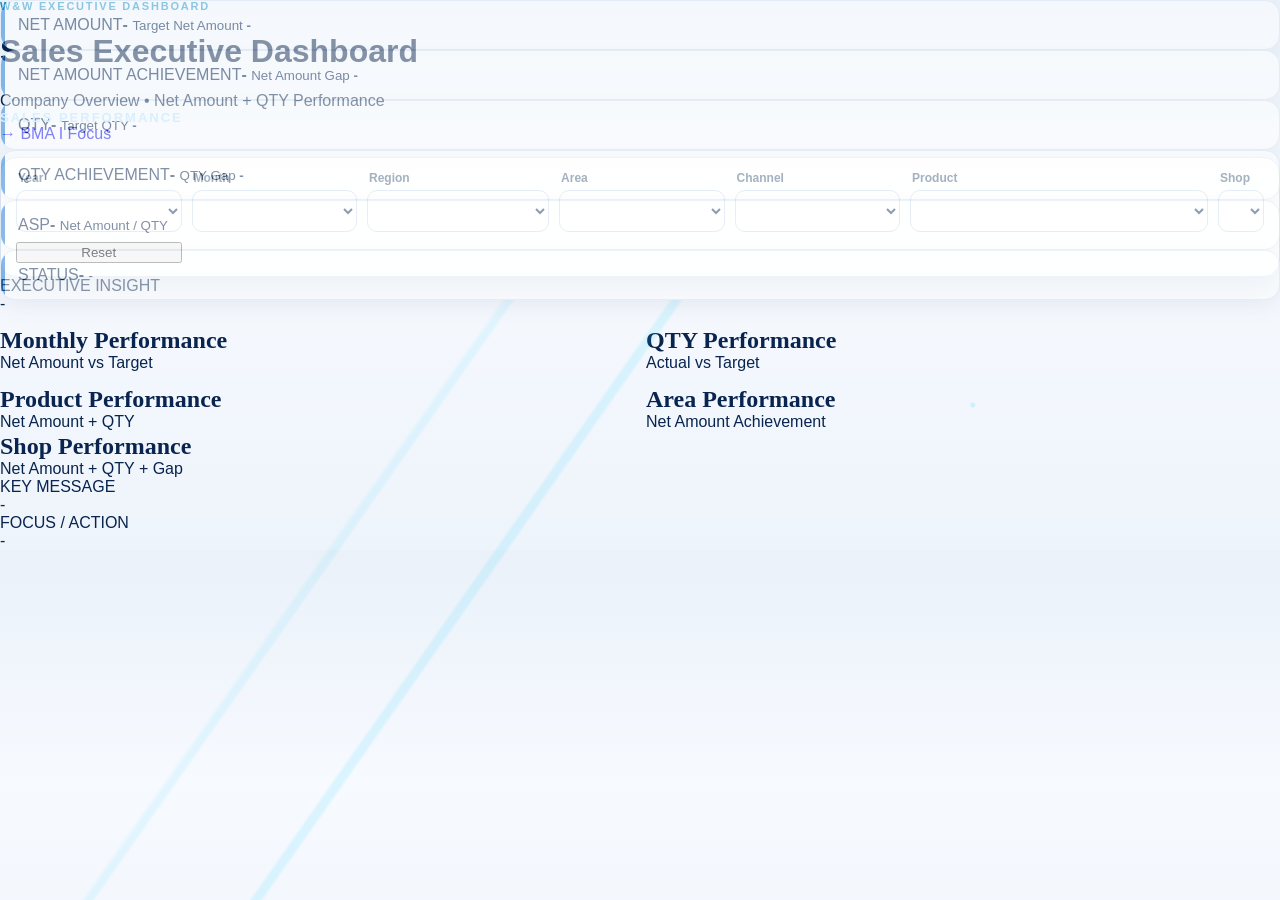
==== index.html @ 93f94525 "Replace V1" ====
<!doctype html>
<html lang="th">
<head>
<meta charset="utf-8">
<meta name="viewport" content="width=device-width, initial-scale=1">
<title>Sales Executive Dashboard</title>
<link rel="stylesheet" href="style.css">
</head>
<body>
<div class="app">
  <header class="topbar">
    <div>
      <div class="eyebrow">W&W EXECUTIVE DASHBOARD</div>
      <h1>Sales Executive Dashboard</h1>
      <div id="subtitle">Company Overview • Net Amount + QTY Performance</div>
    </div>
    <div class="brand">SALES PERFORMANCE</div>
    <a href="bma1.html" class="back-btn" style="text-decoration:none;">→ BMA I Focus</a>
  </header>

  <section class="filters">
    <div class="filter"><label>Year</label><select id="fYear"></select></div>
    <div class="filter"><label>Month</label><select id="fMonth"></select></div>
    <div class="filter"><label>Region</label><select id="fRegion"></select></div>
    <div class="filter"><label>Area</label><select id="fArea"></select></div>
    <div class="filter"><label>Channel</label><select id="fChannel"></select></div>
    <div class="filter"><label>Product</label><select id="fProduct"></select></div>
    <div class="filter wide"><label>Shop</label><select id="fShop"></select></div>
    <button id="resetBtn">Reset</button>
  </section>

  <main>
    <section class="hero-grid">
      <div class="kpi amount">
        <span>NET AMOUNT</span><strong id="kAmount">-</strong>
        <small>Target Net Amount <b id="kAmountTarget">-</b></small>
      </div>
      <div class="kpi amount">
        <span>NET AMOUNT ACHIEVEMENT</span><strong id="kAmountAch">-</strong>
        <small>Net Amount Gap <b id="kAmountGap">-</b></small>
      </div>
      <div class="kpi volume">
        <span>QTY</span><strong id="kQty">-</strong>
        <small>Target QTY <b id="kQtyTarget">-</b></small>
      </div>
      <div class="kpi volume">
        <span>QTY ACHIEVEMENT</span><strong id="kQtyAch">-</strong>
        <small>QTY Gap <b id="kQtyGap">-</b></small>
      </div>
      <div class="kpi">
        <span>ASP</span><strong id="kAsp">-</strong>
        <small>Net Amount / QTY</small>
      </div>
      <div class="kpi">
        <span>STATUS</span><strong id="kStatus">-</strong>
        <small id="kStatusNote">-</small>
      </div>
    </section>

    <section class="insight">
      <div class="section-title">EXECUTIVE INSIGHT</div>
      <div id="insightText">-</div>
    </section>

    <section class="two-col">
      <div class="card">
        <div class="card-head"><h2>Monthly Performance</h2><span>Net Amount vs Target</span></div>
        <div id="trendChart" class="chart"></div>
      </div>
      <div class="card">
        <div class="card-head"><h2>QTY Performance</h2><span>Actual vs Target</span></div>
        <div id="volumeChart" class="chart"></div>
      </div>
    </section>

    <section class="two-col">
      <div class="card">
        <div class="card-head"><h2>Product Performance</h2><span>Net Amount + QTY</span></div>
        <div id="productTable"></div>
      </div>
      <div class="card">
        <div class="card-head"><h2>Area Performance</h2><span>Net Amount Achievement</span></div>
        <div id="areaTable"></div>
      </div>
    </section>

    <section class="card">
      <div class="card-head"><h2>Shop Performance</h2><span>Net Amount + QTY + Gap</span></div>
      <div id="shopTable"></div>
    </section>

    <section class="action-grid">
      <div class="action-card">
        <div class="section-title">KEY MESSAGE</div>
        <div id="keyMessage">-</div>
      </div>
      <div class="action-card">
        <div class="section-title">FOCUS / ACTION</div>
        <div id="actionMessage">-</div>
      </div>
    </section>
  </main>
</div>
<script src="data.js"></script>
<script src="app.js"></script>
</body>
</html>
---- style.css ----
:root{
 --navy:#061c45; --navy2:#0a2e68; --blue:#0d6efd; --cyan:#1ed6ff; --ink:#08244f;
 --muted:#6c7c94; --bg:#eef4fb; --card:#fff; --line:#dce7f4; --red:#d84c57; --orange:#d99019;
 --green:#159a71; --shadow:0 12px 30px rgba(8,36,79,.10);
}
*{box-sizing:border-box}
body{margin:0;background:linear-gradient(180deg,#eaf1f9 0,#f7faff 42%,#eef4fb 100%);font-family:"IBM Plex Sans Thai","Prompt",Arial,sans-serif;color:var(--ink)}
.page{max-width:1500px;margin:0 auto;padding:18px 24px 28px}
.hero{position:relative;overflow:hidden;border-radius:22px;padding:28px 32px 30px;background:linear-gradient(115deg,#04183d 0%,#08306d 48%,#0b58b8 100%);color:#fff;box-shadow:0 18px 40px rgba(2,35,83,.22);min-height:155px}
.hero-grid{position:absolute;inset:0;opacity:.5;background:
 radial-gradient(circle at 76% 45%,rgba(30,214,255,.35) 0 2px,transparent 3px),
 linear-gradient(125deg,transparent 0 46%,rgba(30,214,255,.25) 46.2% 46.6%,transparent 46.8%),
 linear-gradient(305deg,transparent 0 62%,rgba(30,214,255,.18) 62.2% 62.5%,transparent 62.8%);
}
.hero:after{content:"";position:absolute;right:-80px;top:-90px;width:520px;height:300px;border:1px solid rgba(87,222,255,.5);border-radius:50%;transform:rotate(-12deg);box-shadow:0 0 80px rgba(0,180,255,.2)}
.brand{position:relative;z-index:2;font-size:13px;font-weight:700;letter-spacing:2px;color:#d7efff}
.brand span{color:var(--cyan)}
.hero-title{position:relative;z-index:2;font-family:"Prompt",sans-serif;font-size:38px;font-weight:700;line-height:1.05;margin-top:12px}
.hero-sub{position:relative;z-index:2;font-size:15px;color:#c9e1ff;margin-top:8px}
.hero-badge{position:absolute;z-index:3;right:28px;top:28px;border:1px solid rgba(255,255,255,.35);border-radius:13px;padding:10px 18px;text-align:center;font-weight:700;letter-spacing:1px;font-size:13px;background:rgba(4,24,61,.25)}
.hero-badge small{font-size:10px;color:#8feaff}
.filters{margin-top:14px;padding:13px 15px;background:rgba(255,255,255,.94);border:1px solid var(--line);border-radius:16px;box-shadow:var(--shadow);display:grid;grid-template-columns:1fr 1fr 1.1fr 1fr 1fr 1.8fr auto;gap:10px;align-items:end}
.filter label,.root-controls label{display:block;font-size:12px;font-weight:700;color:#49627f;margin:0 0 5px 2px}
select{width:100%;height:42px;border:1px solid #cbdced;border-radius:10px;padding:0 12px;background:#fff;color:#173a65;font:500 14px "IBM Plex Sans Thai";outline:none}
select:focus{border-color:#4da8ff;box-shadow:0 0 0 3px rgba(13,110,253,.10)}
#reset{height:42px;border:0;border-radius:10px;padding:0 18px;background:#0a2e68;color:#fff;font-weight:700;cursor:pointer}
.tabs{display:flex;gap:8px;margin:14px 0}
.tab{border:1px solid transparent;background:transparent;color:#486582;padding:9px 15px;border-radius:9px;font:600 14px "IBM Plex Sans Thai";cursor:pointer}
.tab.active{background:#0b3b79;color:#fff;box-shadow:0 6px 16px rgba(11,59,121,.2)}
.tabpage{display:none}.tabpage.active{display:block}
.section-head{display:flex;justify-content:space-between;align-items:end;margin:10px 2px 12px}
.eyebrow{font-size:11px;font-weight:700;letter-spacing:1.8px;color:#168fc8}
h2{font-family:"Prompt";font-size:24px;margin:2px 0 0}
.scope{font-size:12px;color:#60738b;background:#fff;border:1px solid var(--line);padding:7px 11px;border-radius:9px}
.kpis{display:grid;grid-template-columns:repeat(5,1fr);gap:12px}
.kpi{background:#fff;border:1px solid var(--line);border-radius:15px;padding:15px 17px;box-shadow:0 8px 22px rgba(8,36,79,.07);position:relative;overflow:hidden}
.kpi:before{content:"";position:absolute;left:0;top:0;bottom:0;width:4px;background:#1976d2}
.kpi.green:before{background:var(--green)}.kpi.red:before{background:var(--red)}.kpi.orange:before{background:var(--orange)}
.kpi .label{font-size:12px;color:#6a7d95;font-weight:600}.kpi .value{font-family:"Prompt";font-size:28px;font-weight:700;margin-top:3px}.kpi .sub{font-size:11px;color:#78899e}.kpi .value.red{color:var(--red)}.kpi .value.green{color:var(--green)}
.region-grid{display:grid;grid-template-columns:repeat(3,1fr);gap:12px;margin:12px 0}
.region-card{border-radius:16px;padding:17px 18px;color:#fff;background:linear-gradient(135deg,#0a2d66,#1067bd);position:relative;overflow:hidden;box-shadow:0 12px 26px rgba(8,45,102,.18)}
.region-card.risk{background:linear-gradient(135deg,#7e1e36,#c34754)}.region-card.best{background:linear-gradient(135deg,#075e57,#159a71)}
.region-card .rname{font-weight:700;font-size:16px}.region-card .tag{float:right;border:1px solid rgba(255,255,255,.35);padding:3px 8px;border-radius:20px;font-size:10px}
.region-metrics{display:grid;grid-template-columns:repeat(3,1fr);gap:8px;margin-top:15px}.metric b{display:block;font:700 22px Prompt}.metric span{font-size:10px;color:#d9eaff}
.two-col{display:grid;grid-template-columns:1fr 1fr;gap:12px;margin-top:12px}
.panel{background:#fff;border:1px solid var(--line);border-radius:16px;padding:17px;box-shadow:0 8px 22px rgba(8,36,79,.06)}
.panel-title{display:flex;justify-content:space-between;align-items:center;margin-bottom:13px;font-weight:700;font-size:14px}.panel-title span{font-family:Prompt}.panel-title small{font-size:10px;color:#8291a5;font-weight:500}
.trend{display:flex;flex-direction:column;gap:10px}.trend-row{display:grid;grid-template-columns:70px 1fr 65px;align-items:center;gap:8px}.trend-label{font-size:11px;color:#536b86}.bar-bg{height:12px;border-radius:20px;background:#e9f0f7;overflow:hidden}.bar{height:100%;border-radius:20px}.bar.complete{background:linear-gradient(90deg,#11a67c,#42c9a3)}.bar.incomplete{background:linear-gradient(90deg,#d74d59,#f07b7e)}.bar.xflag{background:linear-gradient(90deg,#e09a1c,#f1c15c)}.trend-val{text-align:right;font-weight:700;font-size:12px}
.rank{display:flex;flex-direction:column;gap:8px}.rank-item{display:grid;grid-template-columns:24px 1fr 70px;gap:8px;align-items:center}.rank-no{width:24px;height:24px;border-radius:7px;background:#edf4fb;display:grid;place-items:center;font-size:11px;font-weight:700}.rank-name{font-size:12px;white-space:nowrap;overflow:hidden;text-overflow:ellipsis}.rank-rate{text-align:right;font-weight:700;font-size:12px}.rank-bar{height:6px;background:#e8eef5;border-radius:10px;overflow:hidden}.rank-bar i{display:block;height:100%;border-radius:10px;background:#2d77bd}
.table-wrap{overflow:auto;max-height:420px}.data-table{width:100%;border-collapse:collapse;font-size:12px}.data-table th{position:sticky;top:0;background:#f3f7fc;color:#5b6f87;text-align:left;padding:9px;border-bottom:1px solid #dbe6f2;z-index:1}.data-table td{padding:8px 9px;border-bottom:1px solid #edf1f6}.data-table tr:hover{background:#f8fbff}.num{text-align:right;font-variant-numeric:tabular-nums}.bad{color:var(--red);font-weight:700}.good{color:var(--green);font-weight:700}.warn{color:var(--orange);font-weight:700}
.callout{background:linear-gradient(90deg,#e7f5ff,#f5fbff);border:1px solid #cce8fa;color:#315777;border-radius:12px;padding:12px 15px;margin-bottom:12px;font-size:13px}
.profile{display:grid;grid-template-columns:1fr 1fr;gap:9px}.profile .box{background:#f5f8fc;border-radius:10px;padding:11px}.profile .box span{display:block;color:#74869b;font-size:10px}.profile .box b{font:700 21px Prompt}
.root-controls{background:#fff;border:1px solid var(--line);border-radius:13px;padding:12px 14px;margin-bottom:12px;width:340px}
.root-mix{display:flex;flex-direction:column;gap:12px}.mix-row{display:grid;grid-template-columns:115px 1fr 90px;gap:10px;align-items:center}.mix-row .name{font-size:12px;font-weight:600}.mix-row .mix-bg{height:16px;background:#edf2f7;border-radius:20px;overflow:hidden}.mix-row .mix-bar{height:100%;background:linear-gradient(90deg,#0d6efd,#22c8f4);border-radius:20px}.mix-row .mix-num{text-align:right;font-weight:700;font-size:12px}
footer{display:flex;justify-content:space-between;color:#71849a;font-size:10px;margin-top:18px;padding:0 4px}
@media(max-width:1100px){.filters{grid-template-columns:repeat(3,1fr)}.kpis{grid-template-columns:repeat(2,1fr)}.region-grid{grid-template-columns:1fr}.two-col{grid-template-columns:1fr}}
@media(max-width:650px){.page{padding:10px}.hero{padding:22px;min-height:180px}.hero-title{font-size:28px}.hero-badge{position:relative;right:auto;top:auto;display:inline-block;margin-top:15px}.filters{grid-template-columns:1fr 1fr}.filters .wide{grid-column:span 2}.kpis{grid-template-columns:1fr 1fr}.tabs{overflow:auto}.section-head{display:block}.scope{margin-top:8px;display:inline-block}}


/* ===== V6 Executive Highlight & Drill-down enhancements ===== */
.executive-highlight{
  margin:0 0 12px;
  padding:15px 17px;
  border:1px solid #bcdcf7;
  border-left:5px solid #0d6efd;
  border-radius:14px;
  background:linear-gradient(105deg,#f7fbff 0%,#eaf6ff 55%,#f5fbff 100%);
  box-shadow:0 8px 22px rgba(8,36,79,.06);
}
.highlight-head{display:flex;gap:9px;align-items:center;margin-bottom:8px}
.highlight-icon{width:30px;height:30px;border-radius:9px;display:grid;place-items:center;background:#0b3b79;color:white;font-weight:800}
.highlight-title{font:700 14px Prompt;color:#08244f}
.highlight-grid{display:grid;grid-template-columns:repeat(3,1fr);gap:10px}
.highlight-item{background:rgba(255,255,255,.86);border:1px solid #d7e8f7;border-radius:10px;padding:10px 12px;font-size:12px;line-height:1.45;color:#3d5875}
.highlight-item b{color:#08244f}
.highlight-item.risk{border-left:4px solid var(--red)}
.highlight-item.goodbox{border-left:4px solid var(--green)}
.highlight-item.focus{border-left:4px solid #0d6efd}
.unassigned-card{display:none;margin:0 0 12px;padding:12px 14px;border:1px solid #f1d5a4;border-left:5px solid var(--orange);border-radius:13px;background:#fffaf0}
.unassigned-card.show{display:block}
.unassigned-title{font:700 13px Prompt;color:#80520c;margin-bottom:5px}
.unassigned-stats{display:flex;gap:18px;flex-wrap:wrap;font-size:12px;color:#674f2a}
.unassigned-stats b{font-size:16px;color:#a76600}
.reason-filter-note{font-size:12px;color:#49627f;background:#eef8ff;border:1px solid #cfeafa;border-radius:10px;padding:9px 12px;margin:-3px 0 12px}
.reason-click{cursor:pointer}
.reason-click:hover{background:#f5faff}
.reason-click.selected{background:#e6f3ff;border:1px solid #8fc7f3;border-radius:10px}
.reason-row{display:grid;grid-template-columns:24px 1fr 72px;gap:8px;align-items:center;padding:5px 6px}
.reason-clear{display:inline-flex;align-items:center;gap:6px;margin-bottom:8px;padding:6px 10px;border:1px solid #cbdced;border-radius:8px;background:white;color:#315777;font-size:11px;cursor:pointer}
.reason-clear.active{background:#0b3b79;color:#fff;border-color:#0b3b79}
@media(max-width:900px){.highlight-grid{grid-template-columns:1fr}}
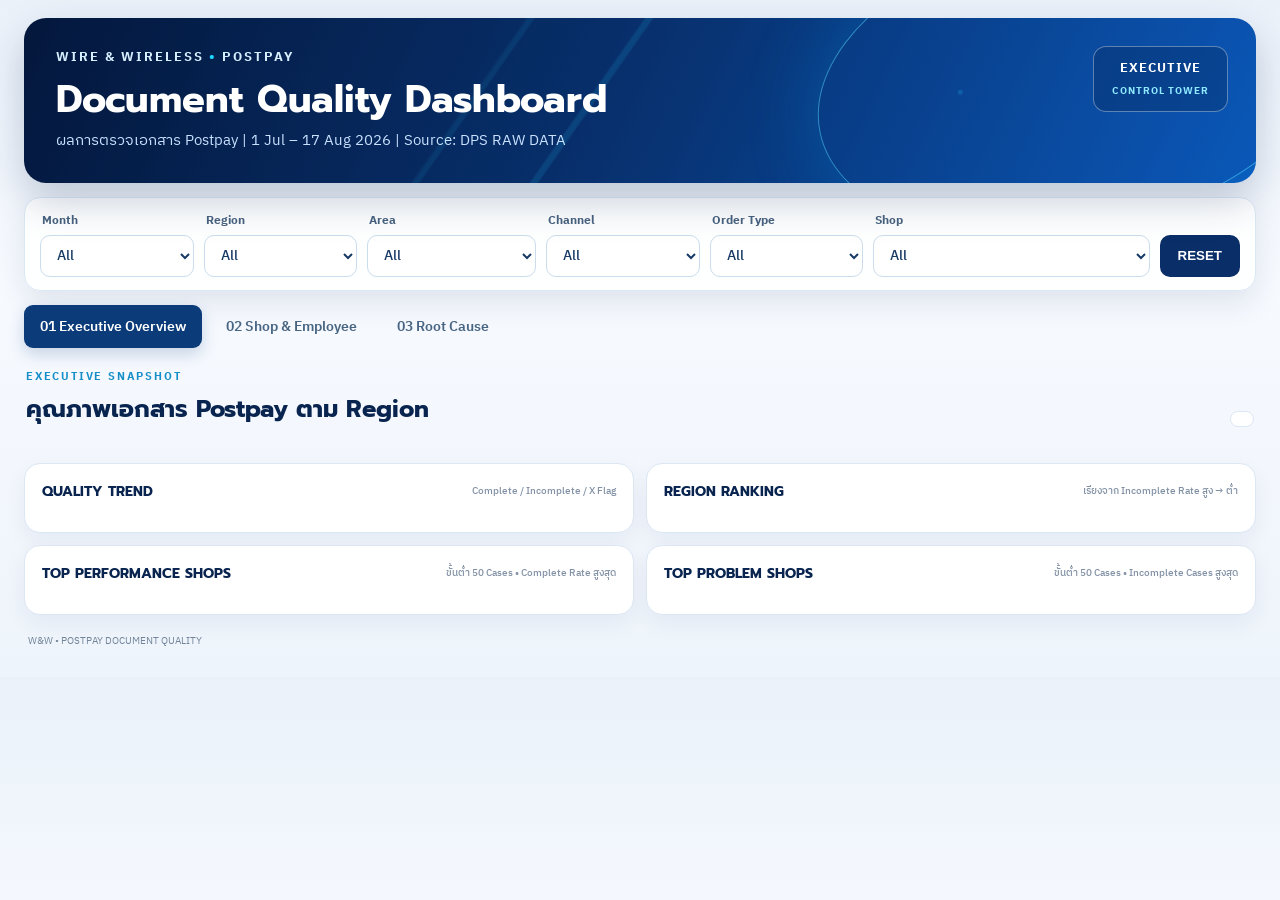
==== commit 8b49ab1f: "Restore Postpay Document Dashboard" ====
--- a/index.html
+++ b/index.html
@@ -2,104 +2,111 @@
 <html lang="th">
 <head>
 <meta charset="utf-8">
-<meta name="viewport" content="width=device-width, initial-scale=1">
-<title>Sales Executive Dashboard</title>
+<meta name="viewport" content="width=device-width,initial-scale=1">
+<title>W&W Postpay | Document Quality Executive Dashboard</title>
+<link rel="preconnect" href="https://fonts.googleapis.com">
+<link rel="preconnect" href="https://fonts.gstatic.com" crossorigin>
+<link href="https://fonts.googleapis.com/css2?family=IBM+Plex+Sans+Thai:wght@400;500;600;700&family=Prompt:wght@400;500;600;700&display=swap" rel="stylesheet">
 <link rel="stylesheet" href="style.css">
 </head>
 <body>
-<div class="app">
-  <header class="topbar">
-    <div>
-      <div class="eyebrow">W&W EXECUTIVE DASHBOARD</div>
-      <h1>Sales Executive Dashboard</h1>
-      <div id="subtitle">Company Overview • Net Amount + QTY Performance</div>
+<div class="page">
+<header class="hero">
+  <div class="hero-grid"></div>
+  <div class="brand">WIRE & WIRELESS <span>•</span> POSTPAY</div>
+  <div class="hero-title">Document Quality Dashboard</div>
+  <div class="hero-sub">ผลการตรวจเอกสาร Postpay | 1 Jul – 17 Aug 2026 | Source: DPS RAW DATA</div>
+  <div class="hero-badge">EXECUTIVE<br><small>CONTROL TOWER</small></div>
+</header>
+
+<section class="filters">
+  <div class="filter"><label>Month</label><select id="month"></select></div>
+  <div class="filter"><label>Region</label><select id="region"></select></div>
+  <div class="filter"><label>Area</label><select id="area"></select></div>
+  <div class="filter"><label>Channel</label><select id="channel"></select></div>
+  <div class="filter"><label>Order Type</label><select id="order"></select></div>
+  <div class="filter wide"><label>Shop</label><select id="shop"></select></div>
+  <button id="reset">RESET</button>
+</section>
+
+<nav class="tabs">
+ <button class="tab active" data-tab="overview">01 Executive Overview</button>
+ <button class="tab" data-tab="people">02 Shop & Employee</button>
+ <button class="tab" data-tab="root">03 Root Cause</button>
+</nav>
+
+<main>
+<section id="overview" class="tabpage active">
+  <div class="section-head"><div><span class="eyebrow">EXECUTIVE SNAPSHOT</span><h2>คุณภาพเอกสาร Postpay ตาม Region</h2></div><div class="scope" id="scopeText"></div></div>
+  <div class="kpis" id="kpis"></div>
+  <div class="region-grid" id="regionCards"></div>
+
+  <div class="two-col">
+    <div class="panel">
+      <div class="panel-title"><span>QUALITY TREND</span><small>Complete / Incomplete / X Flag</small></div>
+      <div id="trend" class="trend"></div>
     </div>
-    <div class="brand">SALES PERFORMANCE</div>
-    <a href="bma1.html" class="back-btn" style="text-decoration:none;">→ BMA I Focus</a>
-  </header>
+    <div class="panel">
+      <div class="panel-title"><span>REGION RANKING</span><small>เรียงจาก Incomplete Rate สูง → ต่ำ</small></div>
+      <div id="regionRank"></div>
+    </div>
+  </div>
 
-  <section class="filters">
-    <div class="filter"><label>Year</label><select id="fYear"></select></div>
-    <div class="filter"><label>Month</label><select id="fMonth"></select></div>
-    <div class="filter"><label>Region</label><select id="fRegion"></select></div>
-    <div class="filter"><label>Area</label><select id="fArea"></select></div>
-    <div class="filter"><label>Channel</label><select id="fChannel"></select></div>
-    <div class="filter"><label>Product</label><select id="fProduct"></select></div>
-    <div class="filter wide"><label>Shop</label><select id="fShop"></select></div>
-    <button id="resetBtn">Reset</button>
-  </section>
+  <div class="two-col">
+    <div class="panel">
+      <div class="panel-title"><span>TOP PERFORMANCE SHOPS</span><small>ขั้นต่ำ 50 Cases • Complete Rate สูงสุด</small></div>
+      <div id="topShops"></div>
+    </div>
+    <div class="panel">
+      <div class="panel-title"><span>TOP PROBLEM SHOPS</span><small>ขั้นต่ำ 50 Cases • Incomplete Cases สูงสุด</small></div>
+      <div id="problemShops"></div>
+    </div>
+  </div>
+</section>
 
-  <main>
-    <section class="hero-grid">
-      <div class="kpi amount">
-        <span>NET AMOUNT</span><strong id="kAmount">-</strong>
-        <small>Target Net Amount <b id="kAmountTarget">-</b></small>
-      </div>
-      <div class="kpi amount">
-        <span>NET AMOUNT ACHIEVEMENT</span><strong id="kAmountAch">-</strong>
-        <small>Net Amount Gap <b id="kAmountGap">-</b></small>
-      </div>
-      <div class="kpi volume">
-        <span>QTY</span><strong id="kQty">-</strong>
-        <small>Target QTY <b id="kQtyTarget">-</b></small>
-      </div>
-      <div class="kpi volume">
-        <span>QTY ACHIEVEMENT</span><strong id="kQtyAch">-</strong>
-        <small>QTY Gap <b id="kQtyGap">-</b></small>
-      </div>
-      <div class="kpi">
-        <span>ASP</span><strong id="kAsp">-</strong>
-        <small>Net Amount / QTY</small>
-      </div>
-      <div class="kpi">
-        <span>STATUS</span><strong id="kStatus">-</strong>
-        <small id="kStatusNote">-</small>
-      </div>
-    </section>
+<section id="people" class="tabpage">
+  <div class="section-head"><div><span class="eyebrow">DRILL-DOWN</span><h2>Shop → Employee Performance</h2></div><div class="scope" id="peopleScope"></div></div>
+  <div class="callout">เลือก <b>Region → Area → Shop</b> ด้านบน แล้วตารางด้านล่างจะเหลือเฉพาะพนักงานของ Scope นั้น • เรียง <b>Incomplete Cases มากที่สุด</b> เป็นอันดับแรก</div>
+  <div class="two-col">
+    <div class="panel">
+      <div class="panel-title"><span>EMPLOYEE RANKING</span><small>ขั้นต่ำ 5 Cases</small></div>
+      <div id="employeeTable"></div>
+    </div>
+    <div class="panel">
+      <div class="panel-title"><span>SHOP PROFILE</span><small>ภาพรวม Scope ปัจจุบัน</small></div>
+      <div id="shopProfile"></div>
+    </div>
+  </div>
+  <div class="panel">
+    <div class="panel-title"><span>EMPLOYEE ROOT CAUSE</span><small>Top reason ของพนักงานที่เลือก</small></div>
+    <div id="employeeRoot"></div>
+  </div>
+</section>
 
-    <section class="insight">
-      <div class="section-title">EXECUTIVE INSIGHT</div>
-      <div id="insightText">-</div>
-    </section>
+<section id="root" class="tabpage">
+  <div class="section-head"><div><span class="eyebrow">PROBLEM SOLVING</span><h2>Root Cause → Area → Shop</h2></div><div class="scope" id="rootScope"></div></div>
+  <div class="root-controls"><label>Root Cause Category</label><select id="rootCat"></select></div>
+  <div class="two-col">
+    <div class="panel">
+      <div class="panel-title"><span>ROOT CAUSE MIX</span><small>จำนวน Case</small></div>
+      <div id="rootMix"></div>
+    </div>
+    <div class="panel">
+      <div class="panel-title"><span>TOP DETAILED REASONS</span><small>จำนวน Case</small></div>
+      <div id="reasonRank"></div>
+    </div>
+  </div>
+  <div class="panel">
+    <div class="panel-title"><span>WHERE DOES THIS ROOT CAUSE HAPPEN?</span><small>Region → Area → Shop</small></div>
+    <div id="rootLocation"></div>
+  </div>
+</section>
+</main>
 
-    <section class="two-col">
-      <div class="card">
-        <div class="card-head"><h2>Monthly Performance</h2><span>Net Amount vs Target</span></div>
-        <div id="trendChart" class="chart"></div>
-      </div>
-      <div class="card">
-        <div class="card-head"><h2>QTY Performance</h2><span>Actual vs Target</span></div>
-        <div id="volumeChart" class="chart"></div>
-      </div>
-    </section>
-
-    <section class="two-col">
-      <div class="card">
-        <div class="card-head"><h2>Product Performance</h2><span>Net Amount + QTY</span></div>
-        <div id="productTable"></div>
-      </div>
-      <div class="card">
-        <div class="card-head"><h2>Area Performance</h2><span>Net Amount Achievement</span></div>
-        <div id="areaTable"></div>
-      </div>
-    </section>
-
-    <section class="card">
-      <div class="card-head"><h2>Shop Performance</h2><span>Net Amount + QTY + Gap</span></div>
-      <div id="shopTable"></div>
-    </section>
-
-    <section class="action-grid">
-      <div class="action-card">
-        <div class="section-title">KEY MESSAGE</div>
-        <div id="keyMessage">-</div>
-      </div>
-      <div class="action-card">
-        <div class="section-title">FOCUS / ACTION</div>
-        <div id="actionMessage">-</div>
-      </div>
-    </section>
-  </main>
+<footer>
+  <span>W&W • POSTPAY DOCUMENT QUALITY</span>
+  <span id="footerCount"></span>
+</footer>
 </div>
 <script src="data.js"></script>
 <script src="app.js"></script>
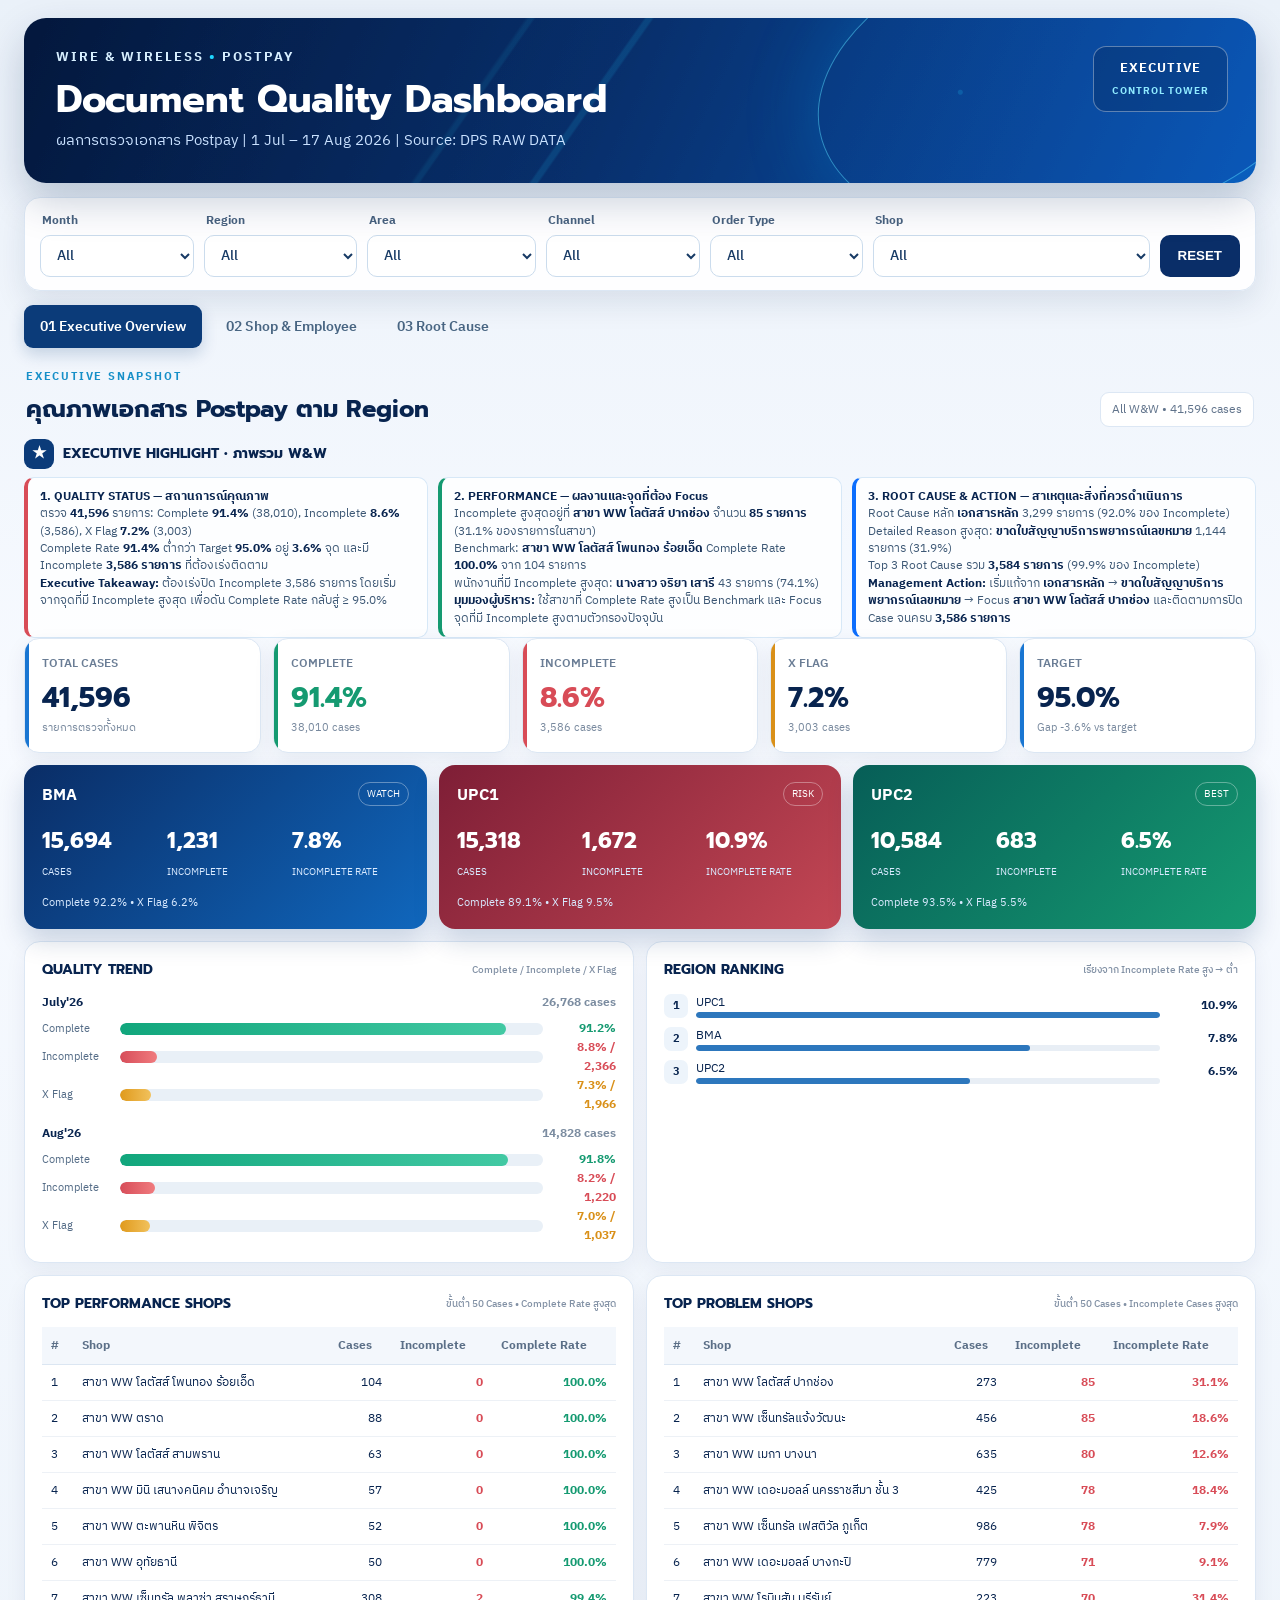
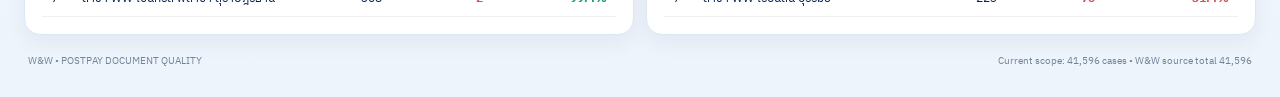
==== commit f131438d: "Update index.html" ====
--- a/index.html
+++ b/index.html
@@ -38,6 +38,7 @@
 <main>
 <section id="overview" class="tabpage active">
   <div class="section-head"><div><span class="eyebrow">EXECUTIVE SNAPSHOT</span><h2>คุณภาพเอกสาร Postpay ตาม Region</h2></div><div class="scope" id="scopeText"></div></div>
+  <div id="overviewHighlight" class="highlight-panel"></div>
   <div class="kpis" id="kpis"></div>
   <div class="region-grid" id="regionCards"></div>
 
@@ -85,6 +86,7 @@
 
 <section id="root" class="tabpage">
   <div class="section-head"><div><span class="eyebrow">PROBLEM SOLVING</span><h2>Root Cause → Area → Shop</h2></div><div class="scope" id="rootScope"></div></div>
+  <div id="rootHighlight" class="highlight-panel"></div>
   <div class="root-controls"><label>Root Cause Category</label><select id="rootCat"></select></div>
   <div class="two-col">
     <div class="panel">
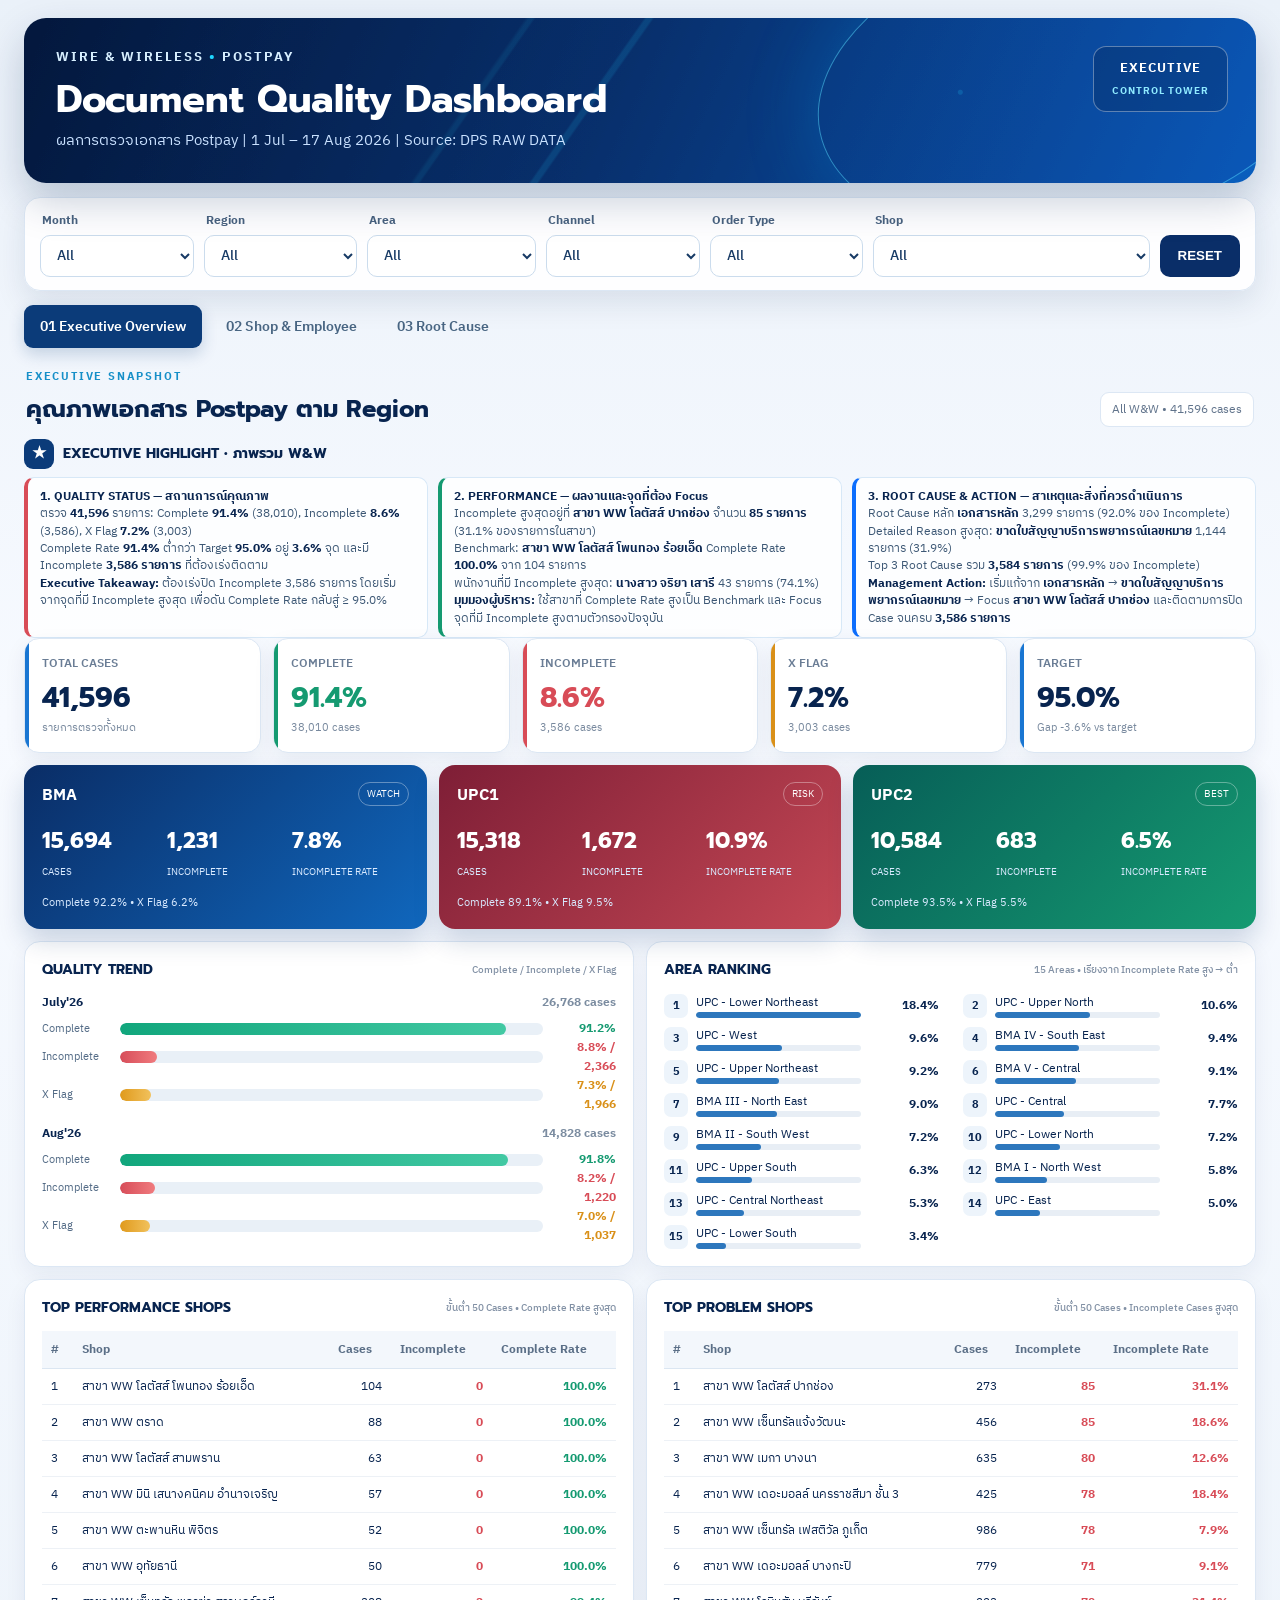
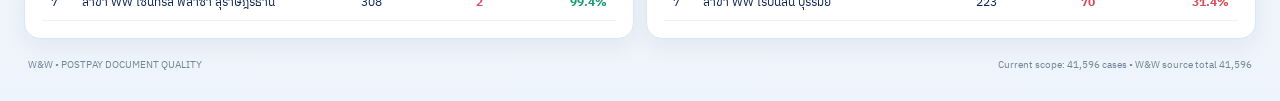
==== commit 59e25192: "Update index.html" ====
--- a/index.html
+++ b/index.html
@@ -48,7 +48,7 @@
       <div id="trend" class="trend"></div>
     </div>
     <div class="panel">
-      <div class="panel-title"><span>REGION RANKING</span><small>เรียงจาก Incomplete Rate สูง → ต่ำ</small></div>
+      <div class="panel-title"><span>AREA RANKING</span><small>15 Areas • เรียงจาก Incomplete Rate สูง → ต่ำ</small></div>
       <div id="regionRank"></div>
     </div>
   </div>
@@ -67,7 +67,9 @@
 
 <section id="people" class="tabpage">
   <div class="section-head"><div><span class="eyebrow">DRILL-DOWN</span><h2>Shop → Employee Performance</h2></div><div class="scope" id="peopleScope"></div></div>
+  <div id="peopleHighlight" class="highlight-panel"></div>
   <div class="callout">เลือก <b>Region → Area → Shop</b> ด้านบน แล้วตารางด้านล่างจะเหลือเฉพาะพนักงานของ Scope นั้น • เรียง <b>Incomplete Cases มากที่สุด</b> เป็นอันดับแรก</div>
+  <div id="unassignedCard" class="unassigned-card"></div>
   <div class="two-col">
     <div class="panel">
       <div class="panel-title"><span>EMPLOYEE RANKING</span><small>ขั้นต่ำ 5 Cases</small></div>
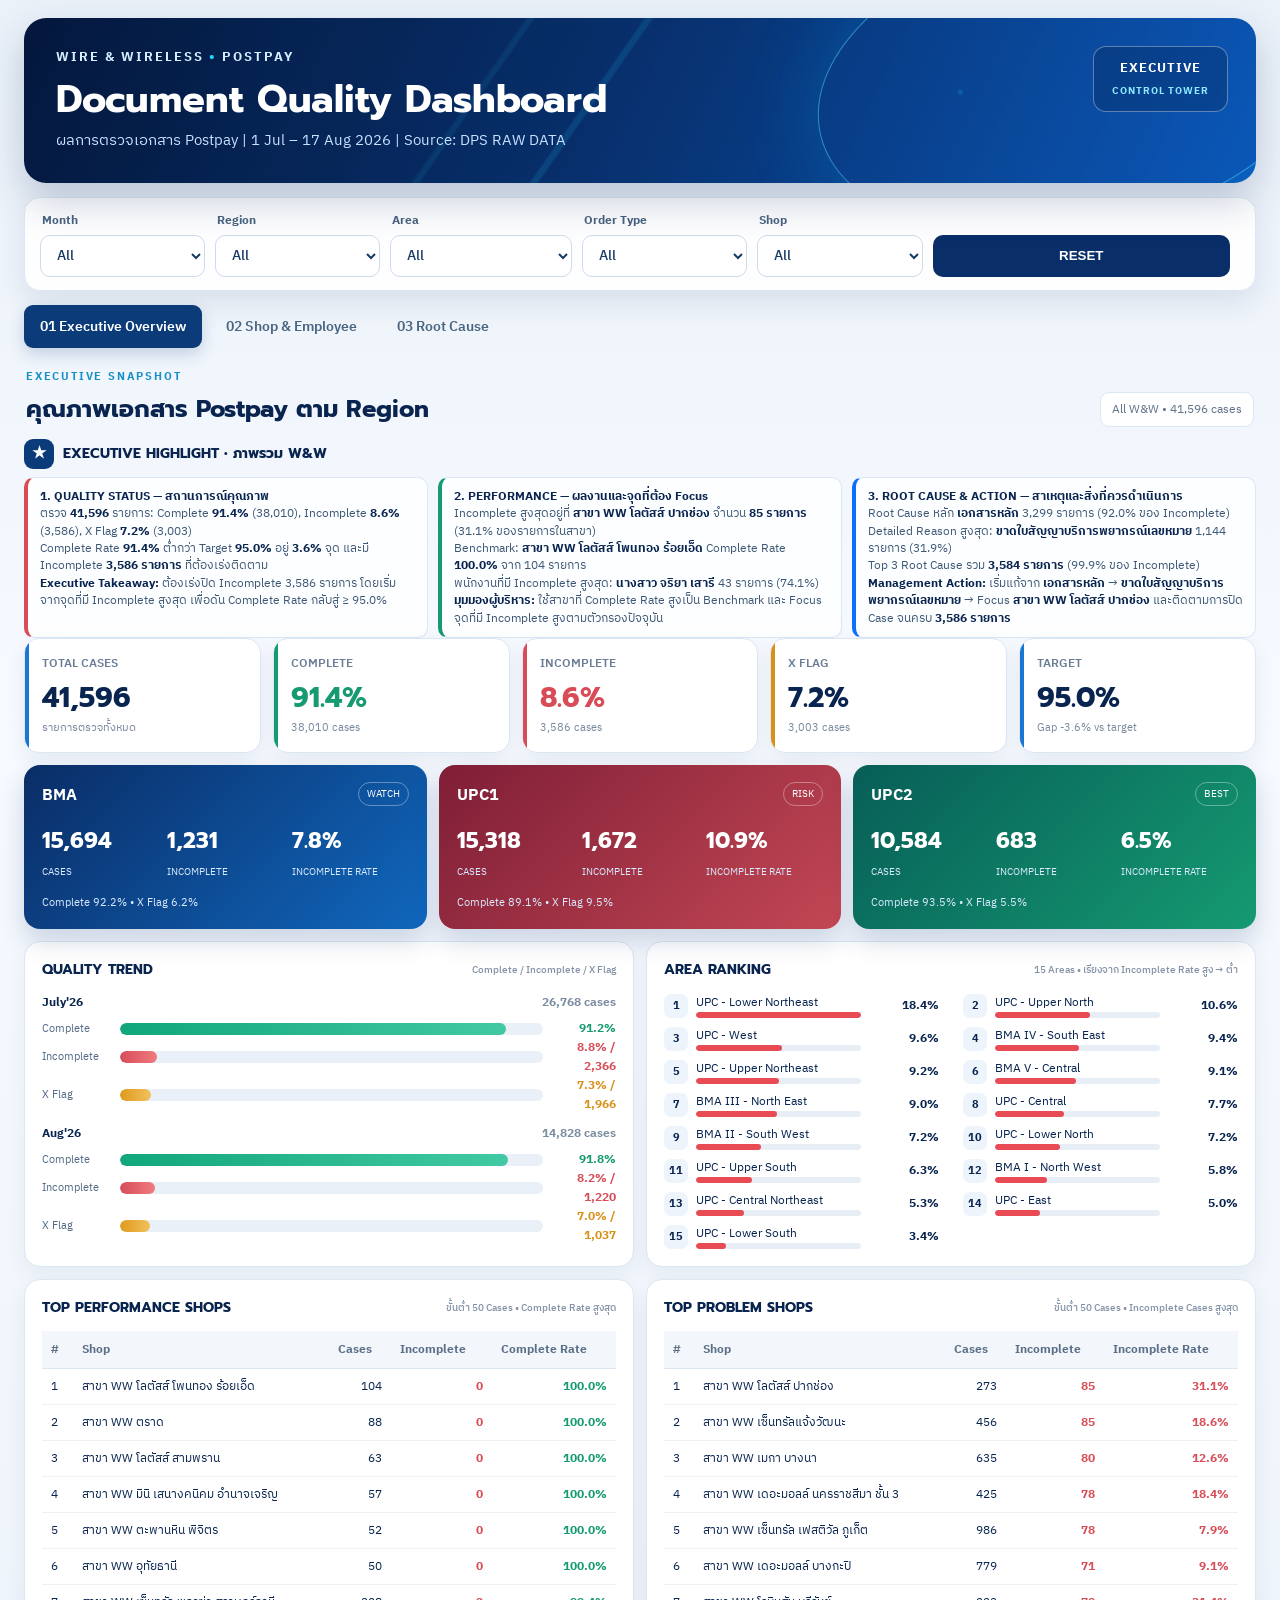
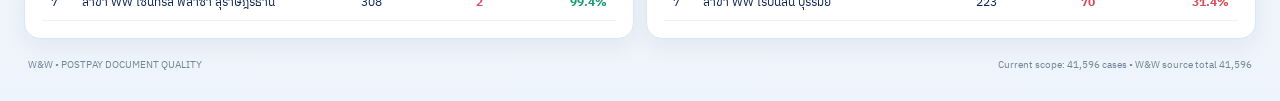
==== commit 0dda3d09: "Update index.html" ====
--- a/index.html
+++ b/index.html
@@ -23,7 +23,7 @@
   <div class="filter"><label>Month</label><select id="month"></select></div>
   <div class="filter"><label>Region</label><select id="region"></select></div>
   <div class="filter"><label>Area</label><select id="area"></select></div>
-  <div class="filter"><label>Channel</label><select id="channel"></select></div>
+  <div class="filter" style="display:none"><label>Channel</label><select id="channel"></select></div>
   <div class="filter"><label>Order Type</label><select id="order"></select></div>
   <div class="filter wide"><label>Shop</label><select id="shop"></select></div>
   <button id="reset">RESET</button>
--- a/style.css
+++ b/style.css
@@ -47,7 +47,7 @@
 .panel{background:#fff;border:1px solid var(--line);border-radius:16px;padding:17px;box-shadow:0 8px 22px rgba(8,36,79,.06)}
 .panel-title{display:flex;justify-content:space-between;align-items:center;margin-bottom:13px;font-weight:700;font-size:14px}.panel-title span{font-family:Prompt}.panel-title small{font-size:10px;color:#8291a5;font-weight:500}
 .trend{display:flex;flex-direction:column;gap:10px}.trend-row{display:grid;grid-template-columns:70px 1fr 65px;align-items:center;gap:8px}.trend-label{font-size:11px;color:#536b86}.bar-bg{height:12px;border-radius:20px;background:#e9f0f7;overflow:hidden}.bar{height:100%;border-radius:20px}.bar.complete{background:linear-gradient(90deg,#11a67c,#42c9a3)}.bar.incomplete{background:linear-gradient(90deg,#d74d59,#f07b7e)}.bar.xflag{background:linear-gradient(90deg,#e09a1c,#f1c15c)}.trend-val{text-align:right;font-weight:700;font-size:12px}
-.rank{display:flex;flex-direction:column;gap:8px}.rank-item{display:grid;grid-template-columns:24px 1fr 70px;gap:8px;align-items:center}.rank-no{width:24px;height:24px;border-radius:7px;background:#edf4fb;display:grid;place-items:center;font-size:11px;font-weight:700}.rank-name{font-size:12px;white-space:nowrap;overflow:hidden;text-overflow:ellipsis}.rank-rate{text-align:right;font-weight:700;font-size:12px}.rank-bar{height:6px;background:#e8eef5;border-radius:10px;overflow:hidden}.rank-bar i{display:block;height:100%;border-radius:10px;background:#2d77bd}
+.rank{display:flex;flex-direction:column;gap:8px}.rank-item{display:grid;grid-template-columns:24px 1fr 70px;gap:8px;align-items:center}.rank-no{width:24px;height:24px;border-radius:7px;background:#edf4fb;display:grid;place-items:center;font-size:11px;font-weight:700}.rank-name{font-size:12px;white-space:nowrap;overflow:hidden;text-overflow:ellipsis}.rank-rate{text-align:right;font-weight:700;font-size:12px}.rank-bar{height:6px;background:#e8eef5;border-radius:10px;overflow:hidden}.rank-bar i{display:block;height:100%;border-radius:10px;background:#e94b55}
 .table-wrap{overflow:auto;max-height:420px}.data-table{width:100%;border-collapse:collapse;font-size:12px}.data-table th{position:sticky;top:0;background:#f3f7fc;color:#5b6f87;text-align:left;padding:9px;border-bottom:1px solid #dbe6f2;z-index:1}.data-table td{padding:8px 9px;border-bottom:1px solid #edf1f6}.data-table tr:hover{background:#f8fbff}.num{text-align:right;font-variant-numeric:tabular-nums}.bad{color:var(--red);font-weight:700}.good{color:var(--green);font-weight:700}.warn{color:var(--orange);font-weight:700}
 .callout{background:linear-gradient(90deg,#e7f5ff,#f5fbff);border:1px solid #cce8fa;color:#315777;border-radius:12px;padding:12px 15px;margin-bottom:12px;font-size:13px}
 .profile{display:grid;grid-template-columns:1fr 1fr;gap:9px}.profile .box{background:#f5f8fc;border-radius:10px;padding:11px}.profile .box span{display:block;color:#74869b;font-size:10px}.profile .box b{font:700 21px Prompt}
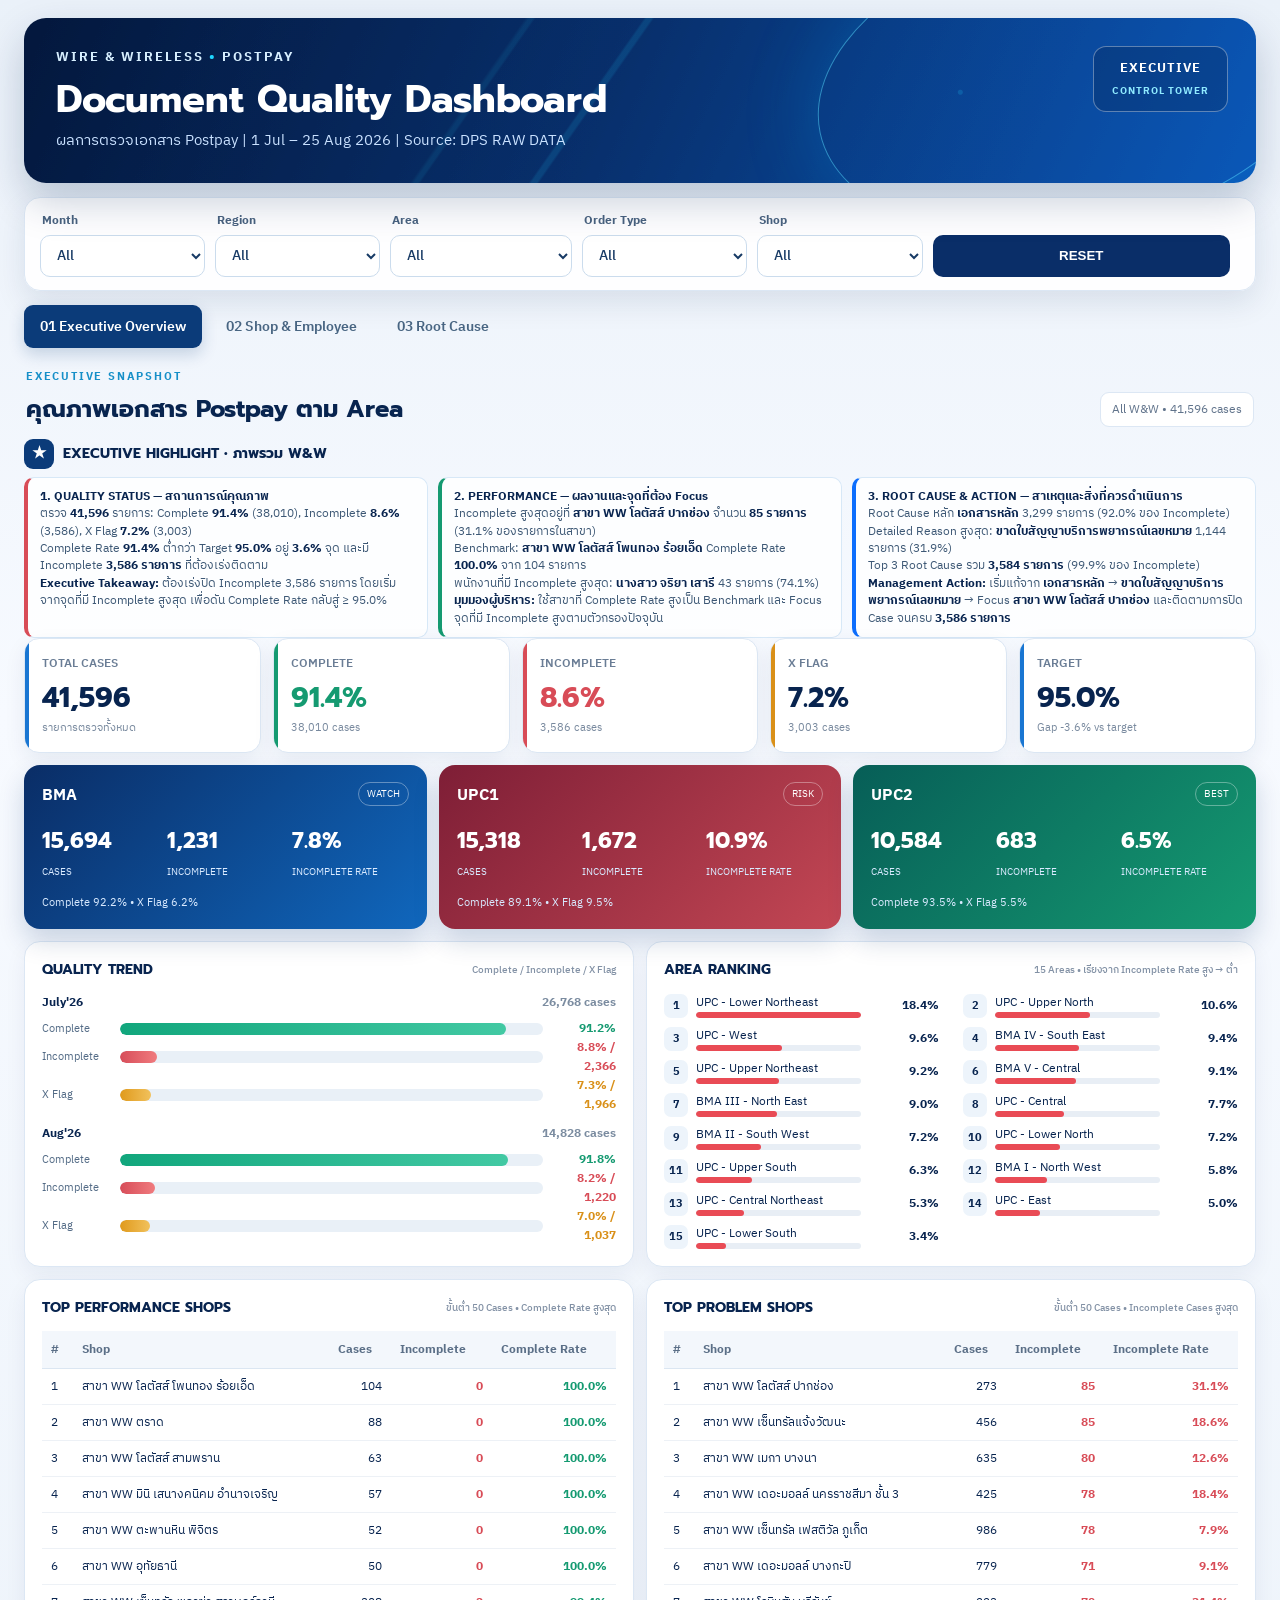
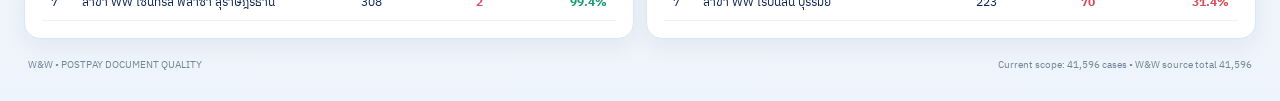
==== commit 78f306b0: "Update index.html" ====
--- a/index.html
+++ b/index.html
@@ -15,7 +15,7 @@
   <div class="hero-grid"></div>
   <div class="brand">WIRE & WIRELESS <span>•</span> POSTPAY</div>
   <div class="hero-title">Document Quality Dashboard</div>
-  <div class="hero-sub">ผลการตรวจเอกสาร Postpay | 1 Jul – 17 Aug 2026 | Source: DPS RAW DATA</div>
+  <div class="hero-sub">ผลการตรวจเอกสาร Postpay | 1 Jul – 25 Aug 2026 | Source: DPS RAW DATA</div>
   <div class="hero-badge">EXECUTIVE<br><small>CONTROL TOWER</small></div>
 </header>
 
@@ -37,7 +37,7 @@
 
 <main>
 <section id="overview" class="tabpage active">
-  <div class="section-head"><div><span class="eyebrow">EXECUTIVE SNAPSHOT</span><h2>คุณภาพเอกสาร Postpay ตาม Region</h2></div><div class="scope" id="scopeText"></div></div>
+  <div class="section-head"><div><span class="eyebrow">EXECUTIVE SNAPSHOT</span><h2>คุณภาพเอกสาร Postpay ตาม Area</h2></div><div class="scope" id="scopeText"></div></div>
   <div id="overviewHighlight" class="highlight-panel"></div>
   <div class="kpis" id="kpis"></div>
   <div class="region-grid" id="regionCards"></div>
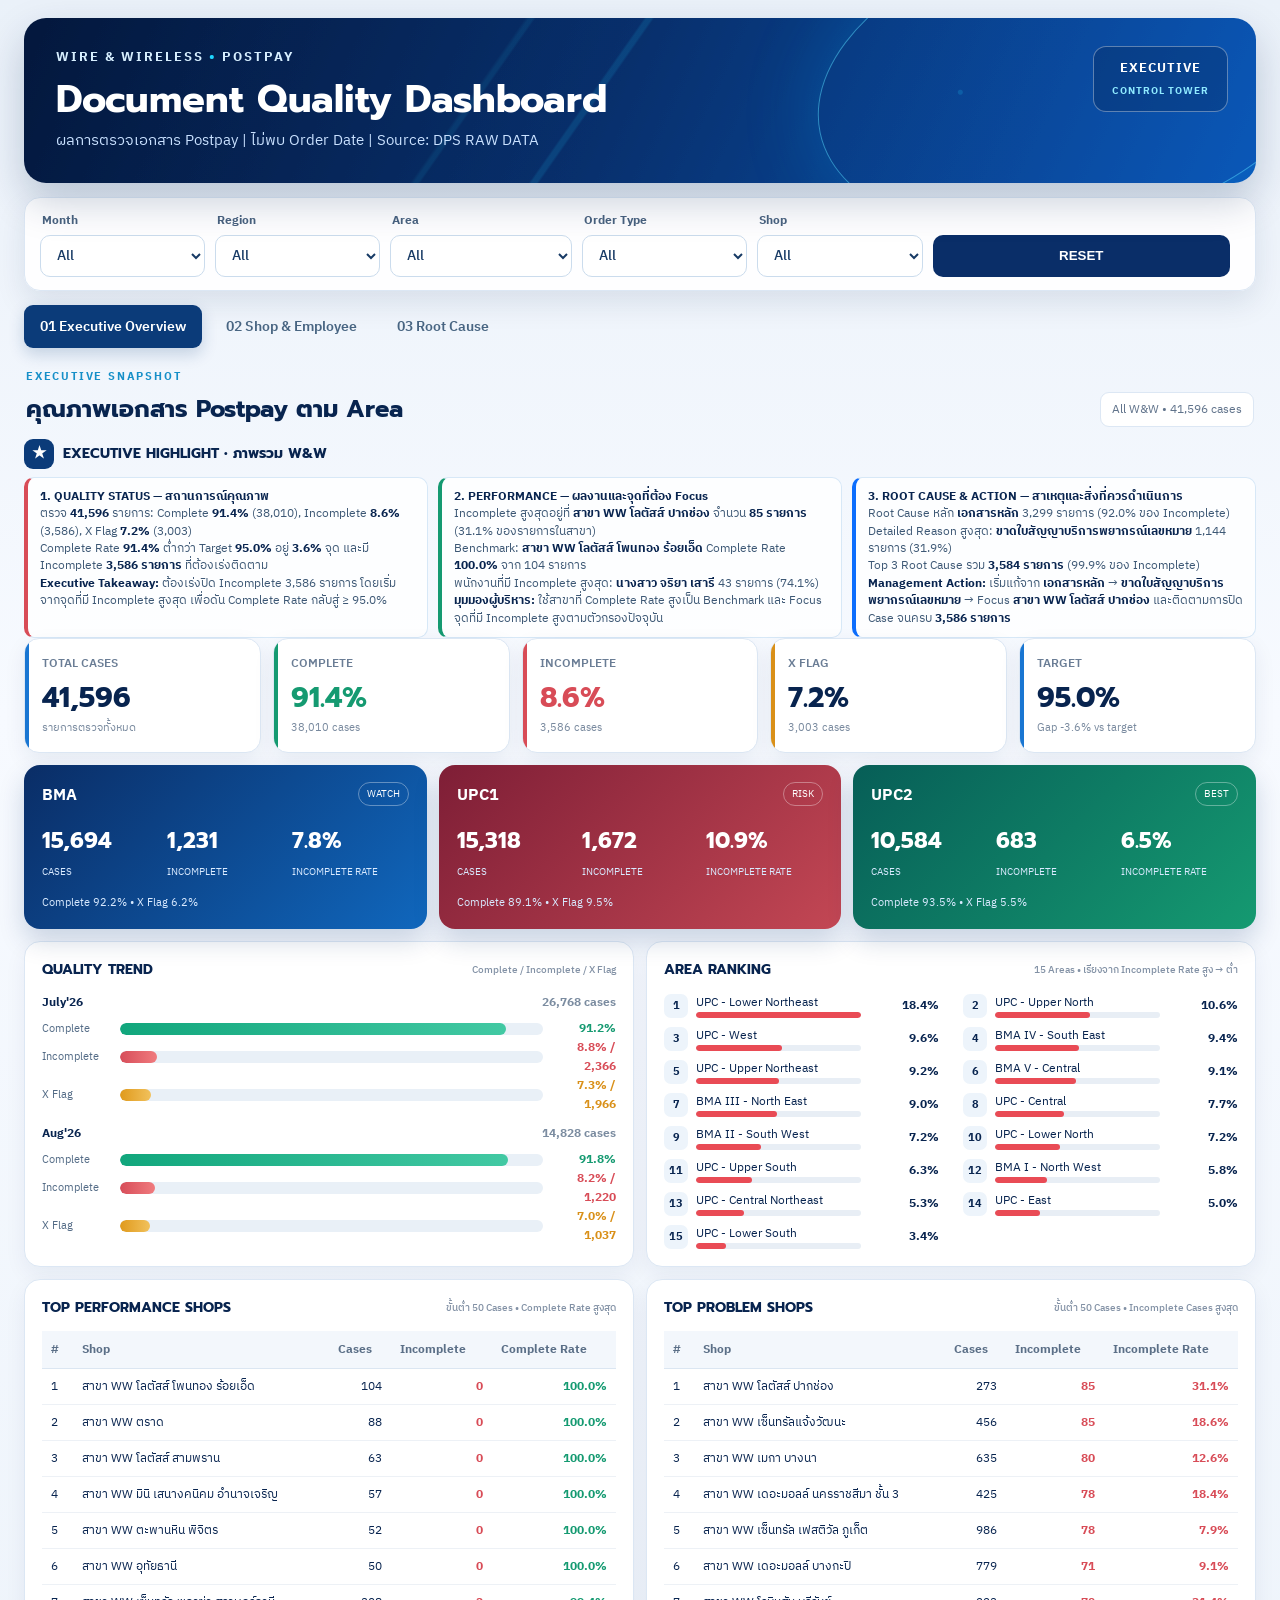
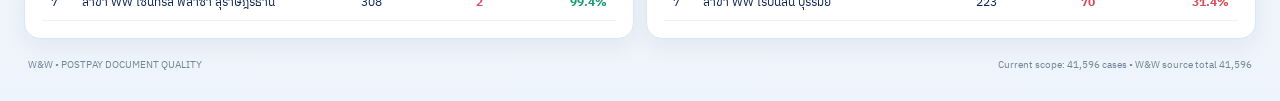
==== commit 1c572d0f: "Add files via upload" ====
--- a/index.html
+++ b/index.html
@@ -15,7 +15,7 @@
   <div class="hero-grid"></div>
   <div class="brand">WIRE & WIRELESS <span>•</span> POSTPAY</div>
   <div class="hero-title">Document Quality Dashboard</div>
-  <div class="hero-sub">ผลการตรวจเอกสาร Postpay | 1 Jul – 25 Aug 2026 | Source: DPS RAW DATA</div>
+  <div class="hero-sub" id="heroSub">ผลการตรวจเอกสาร Postpay | กำลังโหลดวันที่... | Source: DPS RAW DATA</div>
   <div class="hero-badge">EXECUTIVE<br><small>CONTROL TOWER</small></div>
 </header>
 
@@ -41,7 +41,6 @@
   <div id="overviewHighlight" class="highlight-panel"></div>
   <div class="kpis" id="kpis"></div>
   <div class="region-grid" id="regionCards"></div>
-
   <div class="two-col">
     <div class="panel">
       <div class="panel-title"><span>QUALITY TREND</span><small>Complete / Incomplete / X Flag</small></div>
@@ -52,7 +51,6 @@
       <div id="regionRank"></div>
     </div>
   </div>
-
   <div class="two-col">
     <div class="panel">
       <div class="panel-title"><span>TOP PERFORMANCE SHOPS</span><small>ขั้นต่ำ 50 Cases • Complete Rate สูงสุด</small></div>
@@ -114,5 +112,25 @@
 </div>
 <script src="data.js"></script>
 <script src="app.js"></script>
+<script>
+(function(){
+  const rows = window.POSTPAY_DATA || [];
+  const dates = rows.map(r => r.d).filter(Boolean).sort();
+  const el = document.getElementById('heroSub');
+  if (!dates.length) {
+    el.textContent = 'ผลการตรวจเอกสาร Postpay | ไม่พบ Order Date | Source: DPS RAW DATA';
+    return;
+  }
+  const months = ['Jan','Feb','Mar','Apr','May','Jun','Jul','Aug','Sep','Oct','Nov','Dec'];
+  const fmt = s => {
+    const [y,m,d] = s.split('-').map(Number);
+    return `${d} ${months[m-1]} ${y}`;
+  };
+  const label = dates[0] === dates[dates.length-1]
+    ? fmt(dates[0])
+    : `${fmt(dates[0])} – ${fmt(dates[dates.length-1])}`;
+  el.textContent = `ผลการตรวจเอกสาร Postpay | ${label} | Source: DPS RAW DATA`;
+})();
+</script>
 </body>
 </html>
